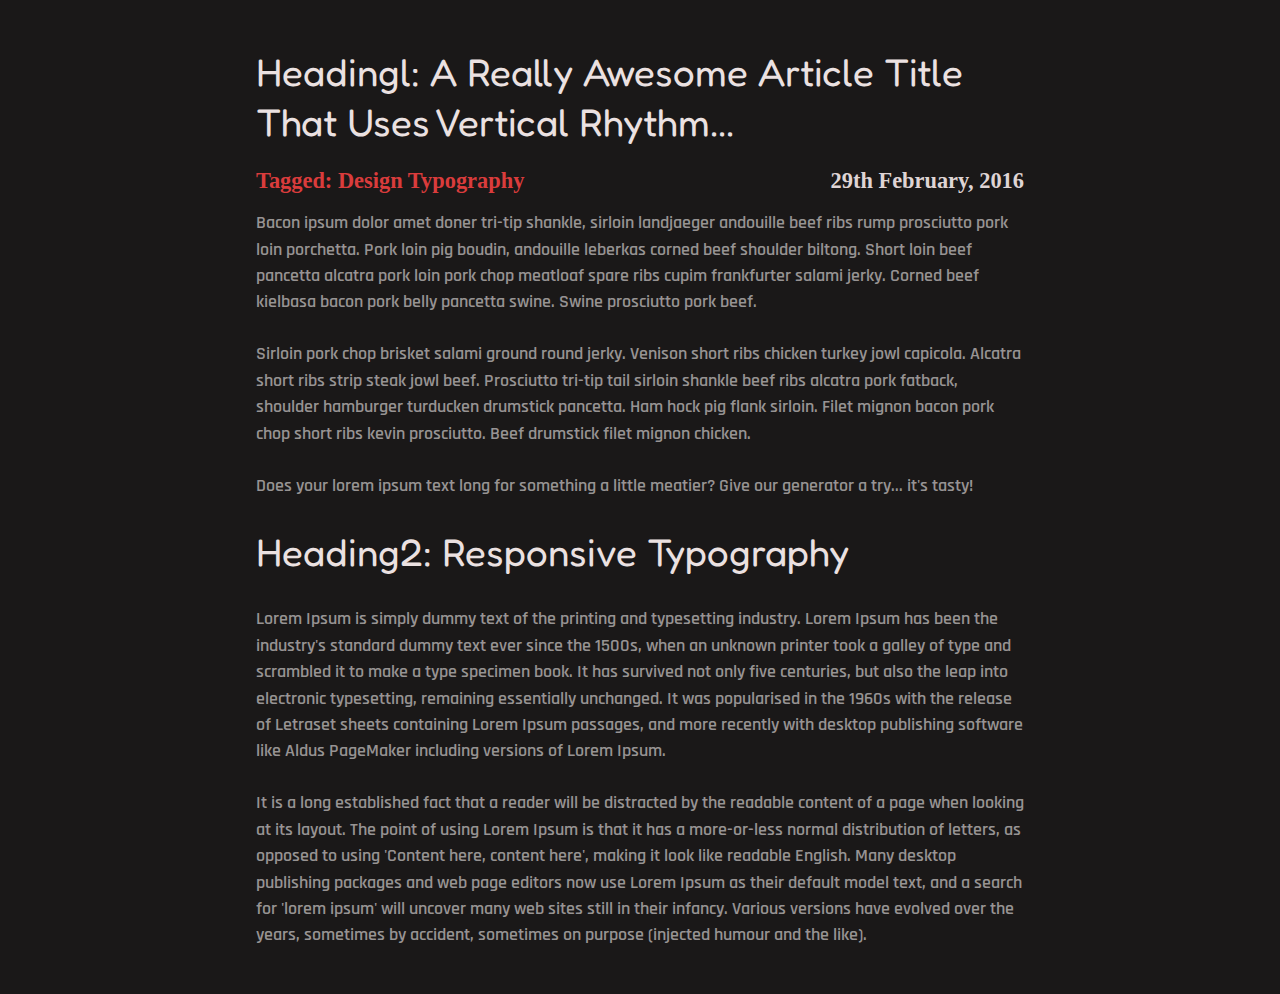
==== block-BHaabs/index.html @ f905d49a "Auto merge by bot" ====
<!DOCTYPE html>
<html lang="en">
  <head>
    <meta charset="UTF-8" />
    <meta http-equiv="X-UA-Compatible" content="IE=edge" />
    <meta name="viewport" content="width=device-width, initial-scale=1.0" />
    <title>Assignment-1|Web Typography</title>
    <!-- Font-Family -->
    <link rel="preconnect" href="https://fonts.gstatic.com" />
    <link
      href="https://fonts.googleapis.com/css2?family=Fredoka+One&family=Rajdhani:wght@300;400&display=swap"
      rel="stylesheet"
    />
    <link rel="stylesheet" href="./assets/stylesheets/style.css" />
  </head>
  <body>
    <main class="main">
      <article>
        <div class="container">
          <h1>
            Headingl: A Really Awesome Article Title That Uses Vertical
            Rhythm...
          </h1>
          <div class="flex">
            <h3>Tagged: Design Typography</h3>
            <time>29th February, 2016</time>
          </div>
          <p class="text">
            Bacon ipsum dolor amet doner tri-tip shankle, sirloin landjaeger
            andouille beef ribs rump prosciutto pork loin porchetta. Pork loin
            pig boudin, andouille leberkas corned beef shoulder biltong. Short
            loin beef pancetta alcatra pork loin pork chop meatloaf spare ribs
            cupim frankfurter salami jerky. Corned beef kielbasa bacon pork
            belly pancetta swine. Swine prosciutto pork beef.
          </p>
          <p class="text">
            Sirloin pork chop brisket salami ground round jerky. Venison short
            ribs chicken turkey jowl capicola. Alcatra short ribs strip steak
            jowl beef. Prosciutto tri-tip tail sirloin shankle beef ribs alcatra
            pork fatback, shoulder hamburger turducken drumstick pancetta. Ham
            hock pig flank sirloin. Filet mignon bacon pork chop short ribs
            kevin prosciutto. Beef drumstick filet mignon chicken.
          </p>
          <p class="text">
            Does your lorem ipsum text long for something a little meatier? Give
            our generator a try... it's tasty!
          </p>
        </div>
      </article>
      <article>
        <div class="container">
          <h2>Heading2: Responsive Typography</h2>
          <p class="text">
            Lorem Ipsum is simply dummy text of the printing and typesetting
            industry. Lorem Ipsum has been the industry's standard dummy text
            ever since the 1500s, when an unknown printer took a galley of type
            and scrambled it to make a type specimen book. It has survived not
            only five centuries, but also the leap into electronic typesetting,
            remaining essentially unchanged. It was popularised in the 1960s
            with the release of Letraset sheets containing Lorem Ipsum passages,
            and more recently with desktop publishing software like Aldus
            PageMaker including versions of Lorem Ipsum.
          </p>
          <p class="text">
            It is a long established fact that a reader will be distracted by
            the readable content of a page when looking at its layout. The point
            of using Lorem Ipsum is that it has a more-or-less normal
            distribution of letters, as opposed to using 'Content here, content
            here', making it look like readable English. Many desktop publishing
            packages and web page editors now use Lorem Ipsum as their default
            model text, and a search for 'lorem ipsum' will uncover many web
            sites still in their infancy. Various versions have evolved over the
            years, sometimes by accident, sometimes on purpose (injected humour
            and the like).
          </p>
        </div>
      </article>
    </main>
  </body>
</html>
---- block-BHaabs/assets/stylesheets/style.css ----
/* Eric Mayers Reset */

/* http://meyerweb.com/eric/tools/css/reset/ 
   v2.0 | 20110126
   License: none (public domain)
*/

html,
body,
div,
span,
applet,
object,
iframe,
h1,
h2,
h3,
h4,
h5,
h6,
p,
blockquote,
pre,
a,
abbr,
acronym,
address,
big,
cite,
code,
del,
dfn,
em,
img,
ins,
kbd,
q,
s,
samp,
small,
strike,
strong,
sub,
sup,
tt,
var,
b,
u,
i,
center,
dl,
dt,
dd,
ol,
ul,
li,
fieldset,
form,
label,
legend,
table,
caption,
tbody,
tfoot,
thead,
tr,
th,
td,
article,
aside,
canvas,
details,
embed,
figure,
figcaption,
footer,
header,
hgroup,
menu,
nav,
output,
ruby,
section,
summary,
time,
mark,
audio,
video {
  margin: 0;
  padding: 0;
  border: 0;
  font-size: 100%;
  font: inherit;
  vertical-align: baseline;
}
/* HTML5 display-role reset for older browsers */
article,
aside,
details,
figcaption,
figure,
footer,
header,
hgroup,
menu,
nav,
section {
  display: block;
}
body {
  line-height: 1;
}
ol,
ul {
  list-style: none;
}
blockquote,
q {
  quotes: none;
}
blockquote:before,
blockquote:after,
q:before,
q:after {
  content: "";
  content: none;
}
table {
  border-collapse: collapse;
  border-spacing: 0;
}

/* My Reset */

*,
::before,
::after {
  margin: 0;
  padding: 0;
  box-sizing: border-box;
}

/* Global */

body {
  line-height: 1.5;
  background-color: #1a1818;
  padding: 2rem 0;
}

/* General */

.container {
  max-width: 50rem;
  margin: 0 auto;
  padding: 0 1rem;
}

.flex {
  display: flex;
  justify-content: space-between;
  align-items: center;
}

/* Typography */

h1,
h2 {
  font-size: 2.4rem;
  font-weight: 400;
  padding: 1rem 0;
  font-family: "Fredoka One", cursive;
  line-height: 1.3;
  color: #ebe1e1;
}

h3,
time {
  font-size: 1.4rem;
  font-weight: 600;
}
/* Custom Styles */

.text {
  font-size: 1.1rem;
  padding: 0.8rem 0;
  font-weight: 600;
  font-family: "Rajdhani", sans-serif;
  color: #979393;
}

h3 {
  color: #da3c3c;
}

time {
  color: #dfd4d4;
}
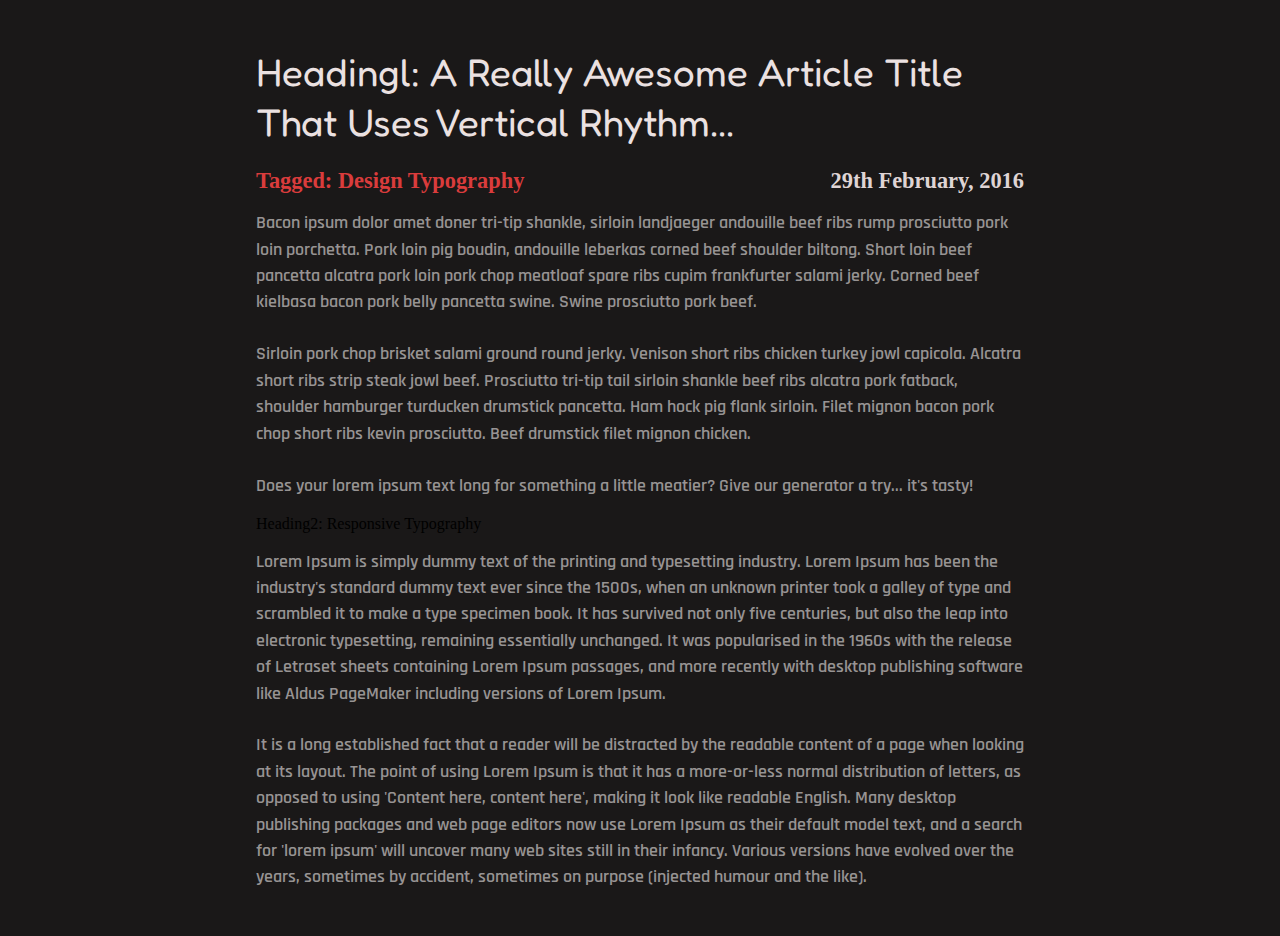
==== commit 7950158b: "Auto merge by bot" ====
--- a/block-BHaabs/index.html
+++ b/block-BHaabs/index.html
@@ -17,14 +17,17 @@
     <main class="main">
       <article>
         <div class="container">
-          <h1>
-            Headingl: A Really Awesome Article Title That Uses Vertical
-            Rhythm...
-          </h1>
-          <div class="flex">
-            <h3>Tagged: Design Typography</h3>
-            <time>29th February, 2016</time>
-          </div>
+          <header class="header">
+            <h1>
+              Headingl: A Really Awesome Article Title That Uses Vertical
+              Rhythm...
+            </h1>
+            <div class="flex">
+              <h3>Tagged: Design Typography</h3>
+              <time>29th February, 2016</time>
+            </div>
+          </header>
+
           <p class="text">
             Bacon ipsum dolor amet doner tri-tip shankle, sirloin landjaeger
             andouille beef ribs rump prosciutto pork loin porchetta. Pork loin
--- a/block-BHaabs/assets/stylesheets/style.css
+++ b/block-BHaabs/assets/stylesheets/style.css
@@ -164,8 +164,8 @@
 
 /* Typography */
 
-h1,
-h2 {
+.header h1,
+.header h2 {
   font-size: 2.4rem;
   font-weight: 400;
   padding: 1rem 0;
@@ -174,7 +174,7 @@
   color: #ebe1e1;
 }
 
-h3,
+.header h3,
 time {
   font-size: 1.4rem;
   font-weight: 600;
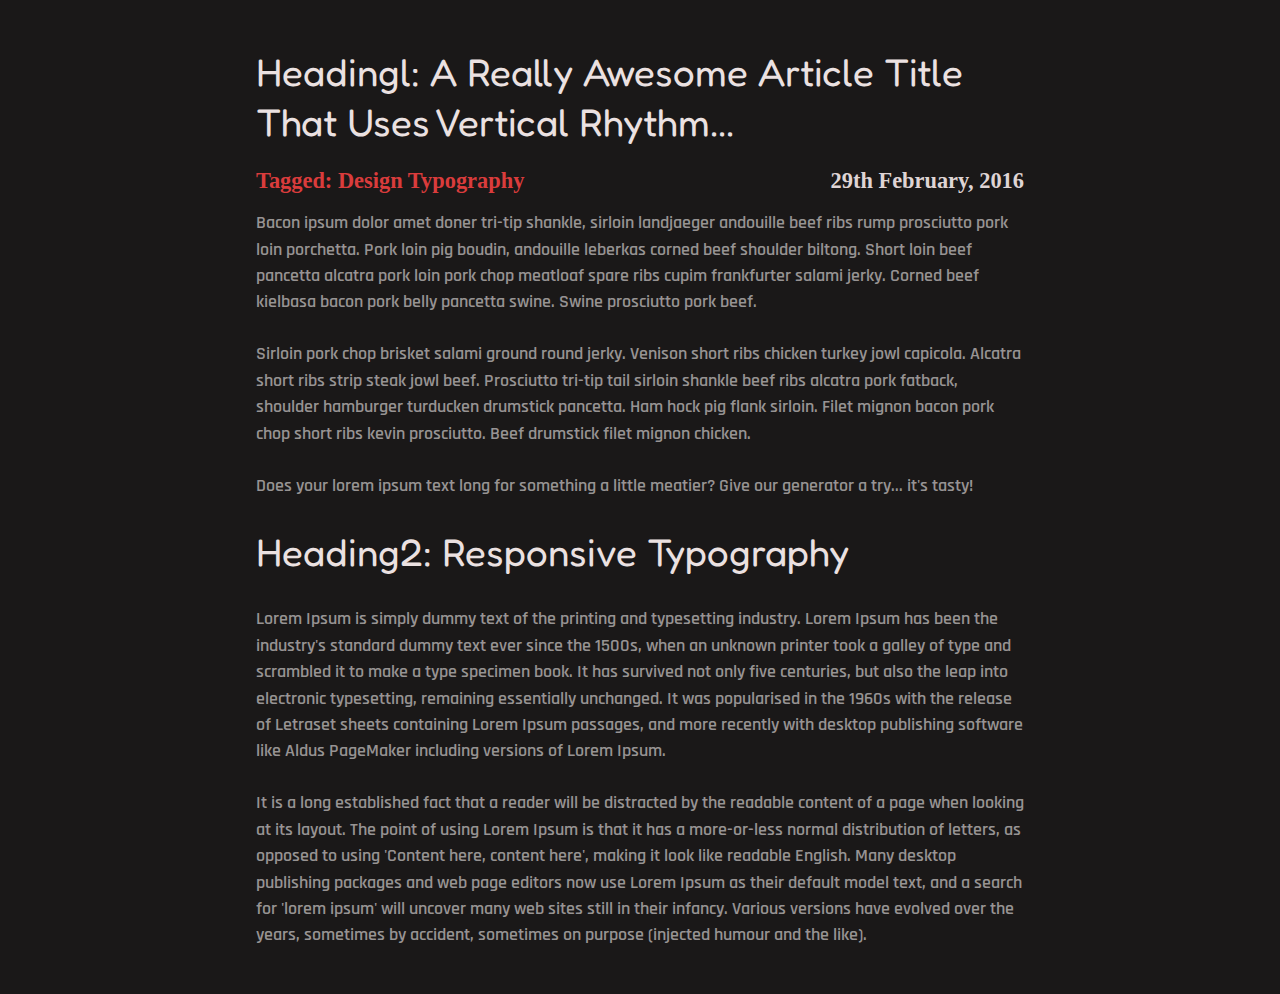
==== commit 9c3aeee5: "Completed Assignment-level-1-Web-Typography" ====
--- a/block-BHaabs/index.html
+++ b/block-BHaabs/index.html
@@ -17,17 +17,14 @@
     <main class="main">
       <article>
         <div class="container">
-          <header class="header">
-            <h1>
-              Headingl: A Really Awesome Article Title That Uses Vertical
-              Rhythm...
-            </h1>
-            <div class="flex">
-              <h3>Tagged: Design Typography</h3>
-              <time>29th February, 2016</time>
-            </div>
-          </header>
-
+          <h1>
+            Headingl: A Really Awesome Article Title That Uses Vertical
+            Rhythm...
+          </h1>
+          <div class="flex">
+            <h3>Tagged: Design Typography</h3>
+            <time>29th February, 2016</time>
+          </div>
           <p class="text">
             Bacon ipsum dolor amet doner tri-tip shankle, sirloin landjaeger
             andouille beef ribs rump prosciutto pork loin porchetta. Pork loin
--- a/block-BHaabs/assets/stylesheets/style.css
+++ b/block-BHaabs/assets/stylesheets/style.css
@@ -164,8 +164,8 @@
 
 /* Typography */
 
-.header h1,
-.header h2 {
+h1,
+h2 {
   font-size: 2.4rem;
   font-weight: 400;
   padding: 1rem 0;
@@ -174,7 +174,7 @@
   color: #ebe1e1;
 }
 
-.header h3,
+h3,
 time {
   font-size: 1.4rem;
   font-weight: 600;
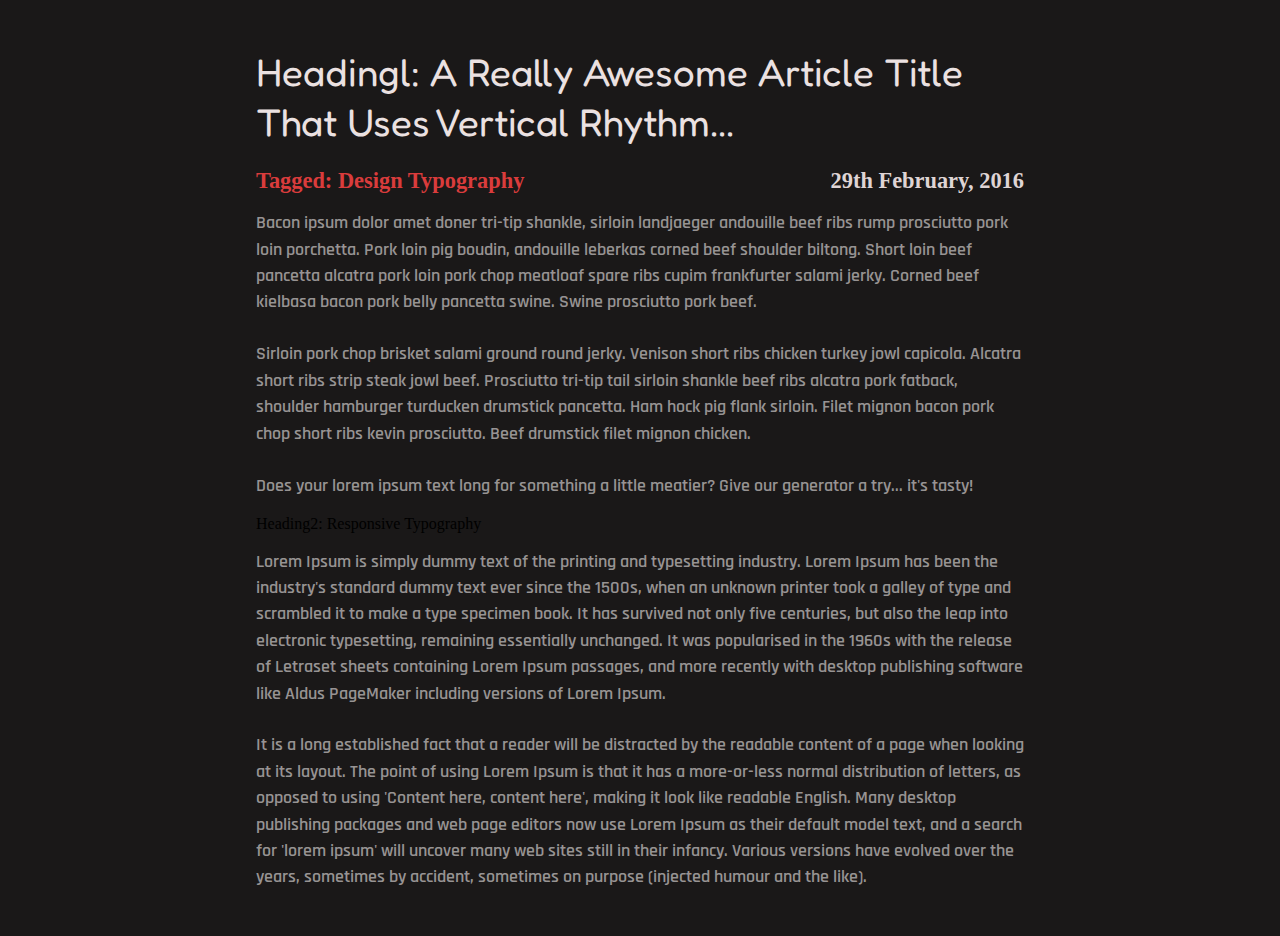
==== commit fc0dad28: "Refactor" ====
--- a/block-BHaabs/index.html
+++ b/block-BHaabs/index.html
@@ -17,14 +17,17 @@
     <main class="main">
       <article>
         <div class="container">
-          <h1>
-            Headingl: A Really Awesome Article Title That Uses Vertical
-            Rhythm...
-          </h1>
-          <div class="flex">
-            <h3>Tagged: Design Typography</h3>
-            <time>29th February, 2016</time>
-          </div>
+          <header class="header">
+            <h1>
+              Headingl: A Really Awesome Article Title That Uses Vertical
+              Rhythm...
+            </h1>
+            <div class="flex">
+              <h3>Tagged: Design Typography</h3>
+              <time>29th February, 2016</time>
+            </div>
+          </header>
+
           <p class="text">
             Bacon ipsum dolor amet doner tri-tip shankle, sirloin landjaeger
             andouille beef ribs rump prosciutto pork loin porchetta. Pork loin
--- a/block-BHaabs/assets/stylesheets/style.css
+++ b/block-BHaabs/assets/stylesheets/style.css
@@ -164,8 +164,8 @@
 
 /* Typography */
 
-h1,
-h2 {
+.header h1,
+.header h2 {
   font-size: 2.4rem;
   font-weight: 400;
   padding: 1rem 0;
@@ -174,7 +174,7 @@
   color: #ebe1e1;
 }
 
-h3,
+.header h3,
 time {
   font-size: 1.4rem;
   font-weight: 600;
